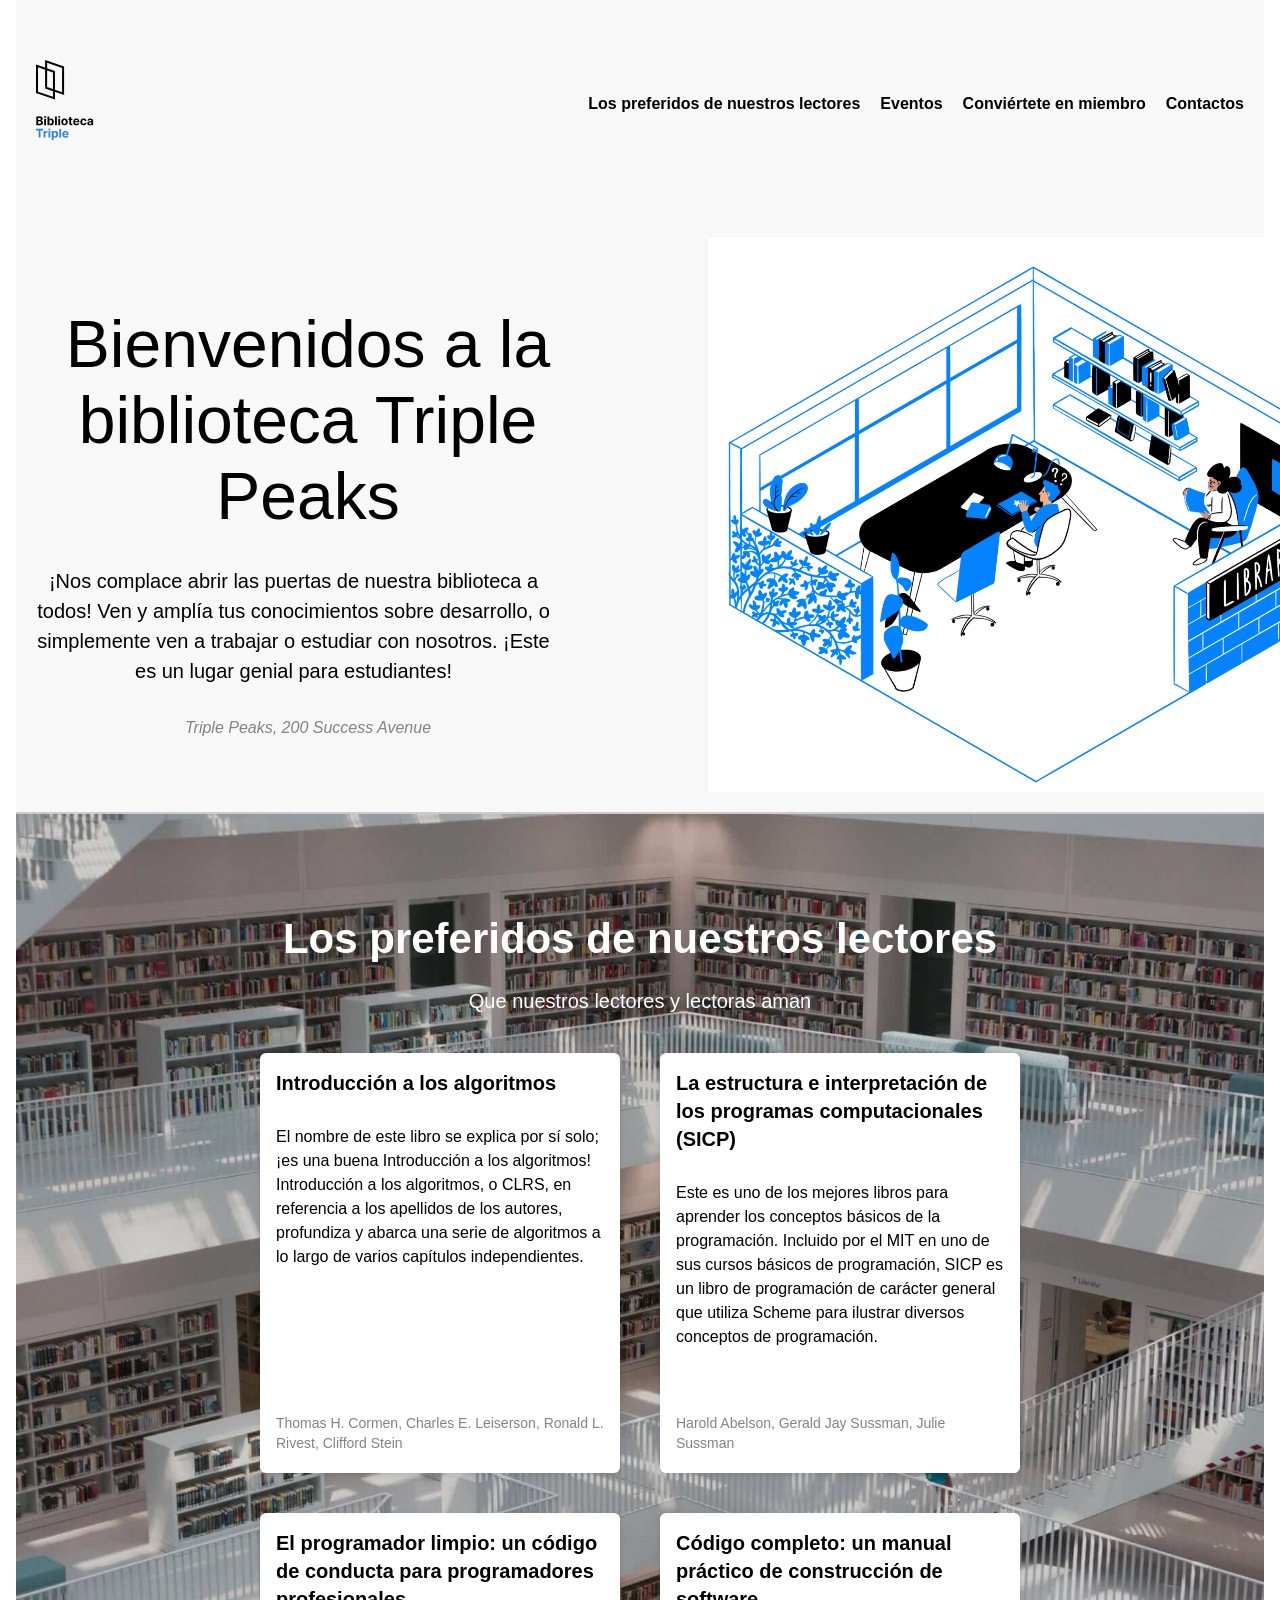
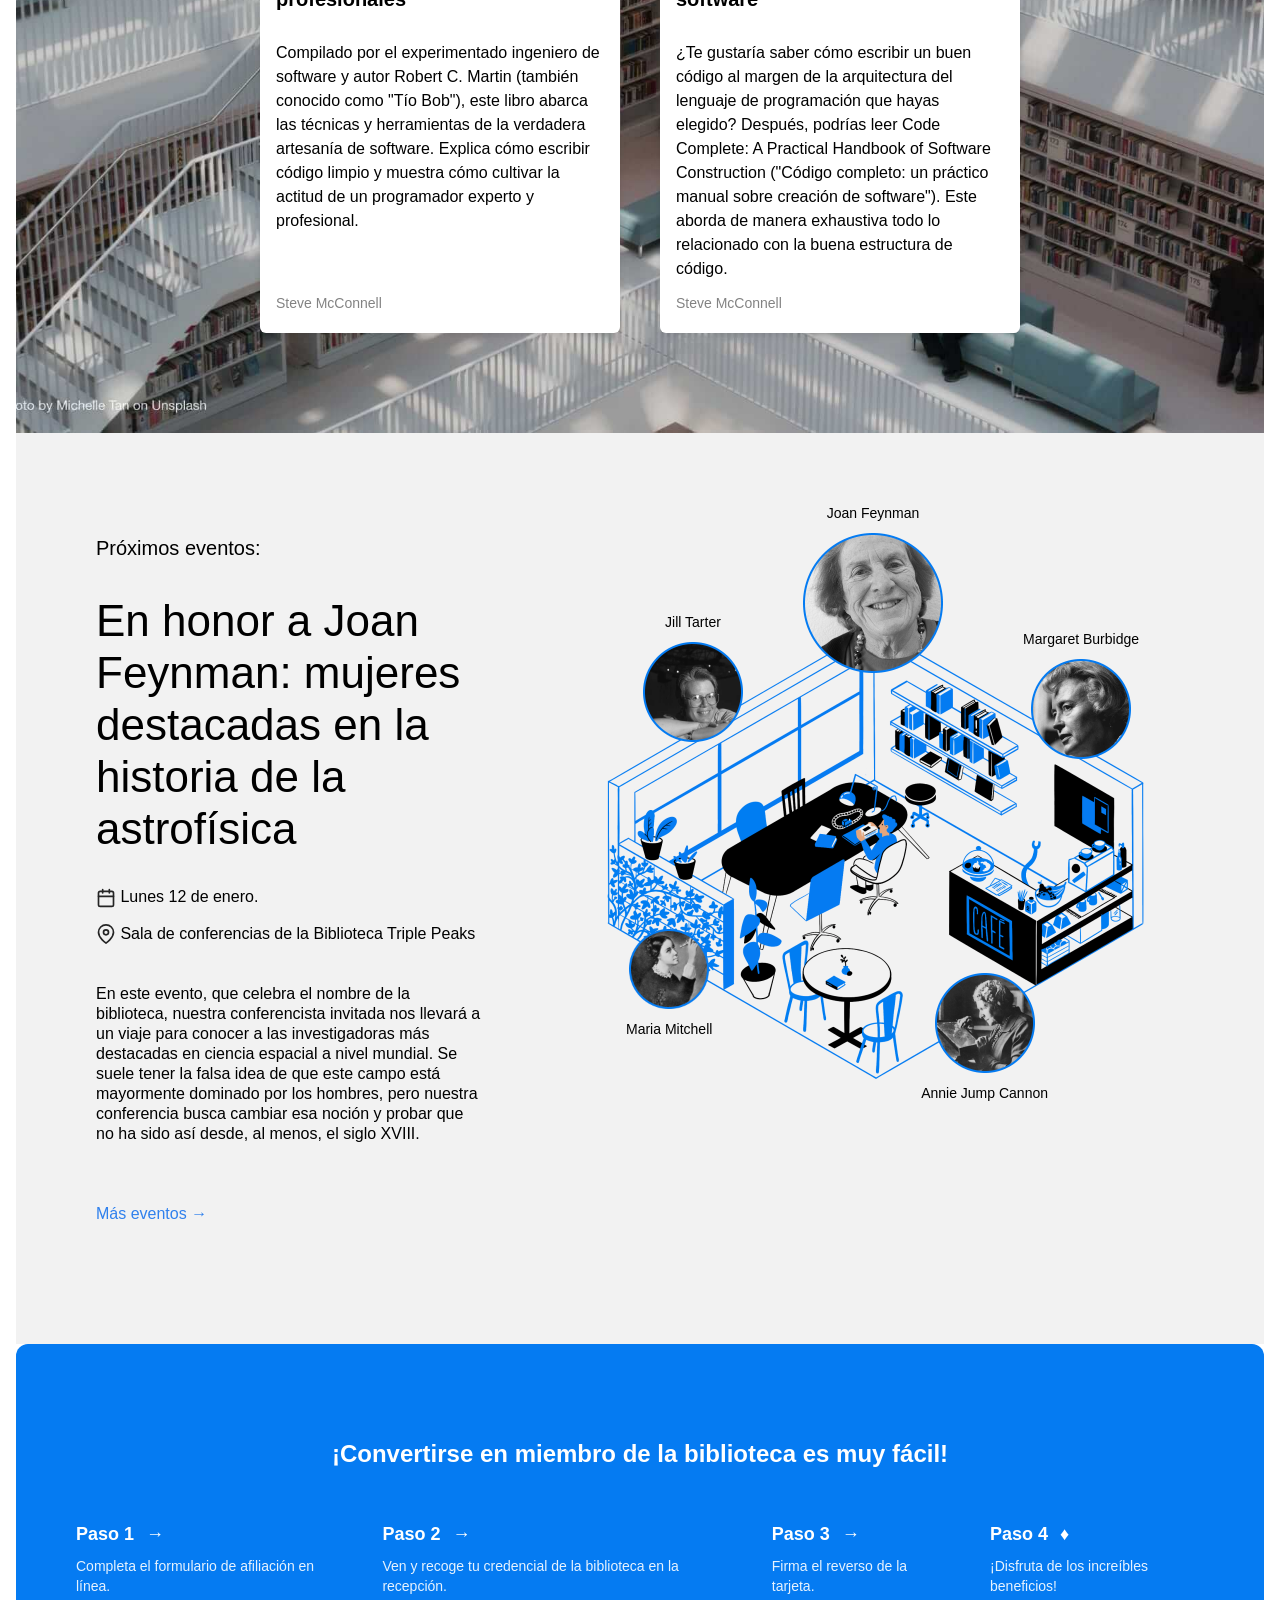
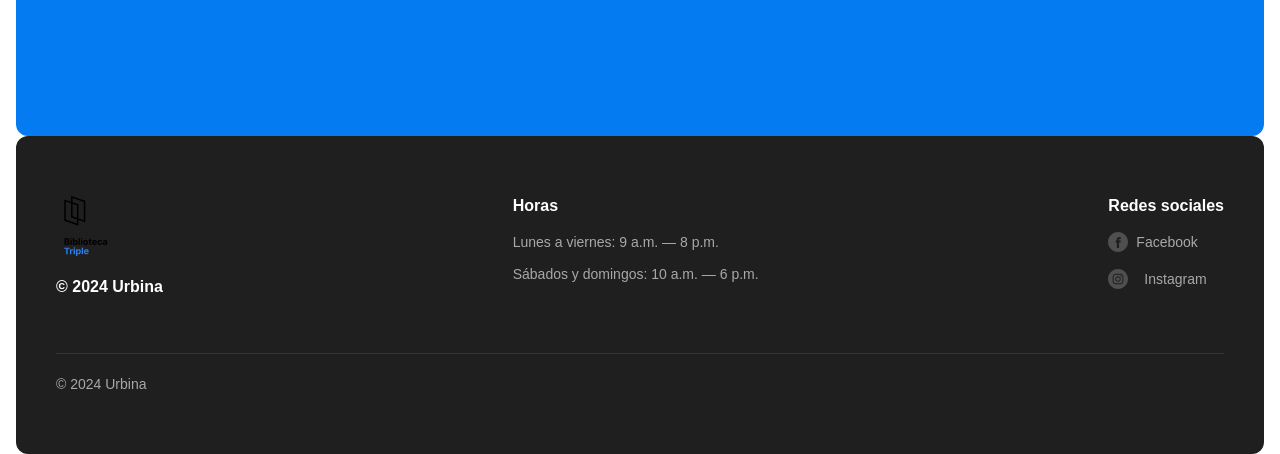
==== index.html @ 77f8d954 "Spt3/final5" ====
<!DOCTYPE html>
<html lang="es-MX">
  <head>
    <meta charset="UTF-8" />
    <title>Biblioteca Triple Peaks</title>
    <meta name="viewport" content="width=device-width, initial-scale=1.0" />
    <meta name="description" content="proyecto 2 - etapa 1" />
    <link rel="shortcut icon" href="favicon.ico" />
    <link rel="stylesheet" href="./vendor/normalize.css" />
    <link rel="stylesheet" href="./styles/style.css" />
  </head>
  <body>
    <div class="page">
      <header class="header">
        <nav class="nav">
          <nav class="nav">
            <a
              class="nav__logo"
              href="#"
              aria-label="Inicio"
              style="
                display: flex;
                flex-direction: column;
                align-items: center;
                text-decoration: none;
              "
            >
              <img
                src="images/logo.svg"
                alt="Logo"
                style="height: 80px; margin-bottom: 5px"
              />
            </a>
          </nav>
          <ul class="nav__links">
            <li>
              <a class="nav__link" href="#staff"
                >Los preferidos de nuestros lectores</a
              >
            </li>
            <li>
              <a class="nav__link" href="#events">Eventos</a>
            </li>
            <li>
              <a class="nav__link" href="#join">Conviértete en miembro</a>
            </li>
            <li>
              <a class="nav__link" href="#contact">Contactos</a>
            </li>
          </ul>
        </nav>
        <div class="header__content">
          <div class="header__text">
            <h1 class="header__title">
              Bienvenidos a la biblioteca Triple Peaks
            </h1>
            <p class="header__description">
              ¡Nos complace abrir las puertas de nuestra biblioteca a todos! Ven
              y amplía tus conocimientos sobre desarrollo, o simplemente ven a
              trabajar o estudiar con nosotros. ¡Este es un lugar genial para
              estudiantes!
            </p>
            <address class="header__address">
              Triple Peaks, 200 Success Avenue
            </address>
          </div>
          <img
            src="./images/inside_the_library.png"
            alt="Ilustración 'Dentro de la biblioteca'"
            class="header__image"
          />
        </div>
      </header>
      <main>
        <section class="staff" id="staff">
          <h2 class="staff__title">Los preferidos de nuestros lectores</h2>
          <p class="staff__subtitle">Que nuestros lectores y lectoras aman</p>
          <ul class="staff__cards">
            <li class="card">
              <div class="card__content">
                <h3 class="card__title">Introducción a los algoritmos</h3>
                <p class="card__text">
                  El nombre de este libro se explica por sí solo; ¡es una buena
                  Introducción a los algoritmos! Introducción a los algoritmos,
                  o CLRS, en referencia a los apellidos de los autores,
                  profundiza y abarca una serie de algoritmos a lo largo de
                  varios capítulos independientes.
                </p>
                <p class="card__footer">
                  Thomas H. Cormen, Charles E. Leiserson, Ronald L. Rivest,
                  Clifford Stein
                </p>
              </div>
            </li>
            <li class="card">
              <div class="card__content">
                <h3 class="card__title">
                  La estructura e interpretación de los programas
                  computacionales (SICP)
                </h3>
                <p class="card__text">
                  Este es uno de los mejores libros para aprender los conceptos
                  básicos de la programación. Incluido por el MIT en uno de sus
                  cursos básicos de programación, SICP es un libro de
                  programación de carácter general que utiliza Scheme para
                  ilustrar diversos conceptos de programación.
                </p>
                <p class="card__footer">
                  Harold Abelson, Gerald Jay Sussman, Julie Sussman
                </p>
              </div>
            </li>
            <li class="card">
              <div class="card__content">
                <h3 class="card__title">
                  El programador limpio: un código de conducta para
                  programadores profesionales
                </h3>
                <p class="card__text">
                  Compilado por el experimentado ingeniero de software y autor
                  Robert C. Martin (también conocido como "Tío Bob"), este libro
                  abarca las técnicas y herramientas de la verdadera artesanía
                  de software. Explica cómo escribir código limpio y muestra
                  cómo cultivar la actitud de un programador experto y
                  profesional.
                </p>
                <p class="card__footer">Steve McConnell</p>
              </div>
            </li>
            <li class="card">
              <div class="card__content">
                <h3 class="card__title">
                  Código completo: un manual práctico de construcción de
                  software
                </h3>
                <p class="card__text">
                  ¿Te gustaría saber cómo escribir un buen código al margen de
                  la arquitectura del lenguaje de programación que hayas
                  elegido? Después, podrías leer Code Complete: A Practical
                  Handbook of Software Construction ("Código completo: un
                  práctico manual sobre creación de software"). Este aborda de
                  manera exhaustiva todo lo relacionado con la buena estructura
                  de código.
                </p>
                <p class="card__footer">Steve McConnell</p>
              </div>
            </li>
          </ul>
        </section>
        <section class="events" id="events">
          <div class="events__content">
            <h2 class="events__heading">Próximos eventos:</h2>
            <h3 class="events__title">
              En honor a Joan Feynman: mujeres destacadas en la historia de la
              astrofísica
            </h3>
            <div class="events__info-section">
              <div class="events__info events__info-section">
                <p>
                  <img
                    src="images/icon_calendar.svg"
                    alt="icono"
                    style="width: 20px; vertical-align: middle"
                  />
                  Lunes 12 de enero.
                </p>

                <p>
                  <img
                    src="images/icon_pin.svg"
                    alt="icono"
                    style="width: 20px; vertical-align: middle"
                  />
                  Sala de conferencias de la Biblioteca Triple Peaks
                </p>
              </div>
              <p class="events__description">
                En este evento, que celebra el nombre de la biblioteca, nuestra
                conferencista invitada nos llevará a un viaje para conocer a las
                investigadoras más destacadas en ciencia espacial a nivel
                mundial. Se suele tener la falsa idea de que este campo está
                mayormente dominado por los hombres, pero nuestra conferencia
                busca cambiar esa noción y probar que no ha sido así desde, al
                menos, el siglo XVIII.
              </p>
            </div>
            <a href="#" class="events__more">Más eventos →</a>
          </div>
          <div class="events__cover">
            <img
              src="./images/cafe.png"
              alt="Café de la biblioteca"
              class="events__image"
            />
            <div class="person person_name_feynman">
              <p class="person__caption">Joan Feynman</p>
              <img
                src="./images/person_feynman.png"
                alt="Joan Feynman"
                class="person__image person__image_size_l"
              />
            </div>

            <div class="person person_name_tarter">
              <p class="person__caption">Jill Tarter</p>
              <img
                src="./images/person_tarter.png"
                alt="Jill Tarter"
                class="person__image person__image_size_m"
              />
            </div>
            <div class="person person_name_mitchell">
              <img
                src="./images/person_mitchell.png"
                alt="Maria Mitchell"
                class="person__image person__image_size_s"
              />
              <p class="person__caption">Maria Mitchell</p>
            </div>
            <div class="person person_name_cannon">
              <img
                src="./images/person_cannon.png"
                alt="Annie Jump Cannon"
                class="person__image person__image_size_m"
              />
              <p class="person__caption">Annie Jump Cannon</p>
            </div>
            <div class="person person_name_burbidge">
              <p class="person__caption">Margaret Burbidge</p>
              <img
                src="./images/person_burbidge.png"
                alt="Margaret Burbidge"
                class="person__image person__image_size_m"
              />
            </div>
          </div>
        </section>
        <section class="membership" id="membership-section">
          <h2 class="membership__title">
            ¡Convertirse en miembro de la biblioteca es muy fácil!
          </h2>

          <ul class="membership__steps">
            <li class="step" id="membership-step-1">
              <h3 class="step__title">
                Paso 1 <span class="step__icon">→</span>
              </h3>
              <p class="step__description">
                Completa el formulario de afiliación en línea.
              </p>
            </li>

            <li class="step" id="membership-step-2">
              <h3 class="step__title">
                Paso 2 <span class="step__icon">→</span>
              </h3>
              <p class="step__description">
                Ven y recoge tu credencial de la biblioteca en la recepción.
              </p>
            </li>

            <li class="step" id="membership-step-3">
              <h3 class="step__title">
                Paso 3 <span class="step__icon">→</span>
              </h3>
              <p class="step__description">Firma el reverso de la tarjeta.</p>
            </li>

            <li class="step" id="membership-step-4">
              <h3 class="step__title">
                Paso 4 <span class="step__icon">♦</span>
              </h3>
              <p class="step__description">
                ¡Disfruta de los increíbles beneficios!
              </p>
            </li>
          </ul>
        </section>
      </main>
      <footer class="footer">
        <div class="footer__columns">
          <div class="footer__column footer__column_content_hours">
            <img
              src="./images/logo.svg"
              alt="Logo Triple Peaks"
              class="footer__logo"
            />
            <p class="footer__column-heading">© 2024 Urbina</p>
          </div>

          <div class="footer__column footer__column_content_hours">
            <h3 class="footer__column-heading">Horas</h3>
            <ul class="footer__list">
              <li class="footer__list-item">
                <p>Lunes a viernes: 9 a.m. — 8 p.m.</p>
              </li>
              <li class="footer__list-item">
                <p>Sábados y domingos: 10 a.m. — 6 p.m.</p>
              </li>
            </ul>
          </div>

          <div class="footer__column footer__column_content_social">
            <h3 class="footer__column-heading">Redes sociales</h3>
            <ul class="footer__list">
              <li class="footer__list-item">
                <a href="#" class="footer__column-link">
                  <img
                    src="./images/facebook_white.svg"
                    alt="Facebook"
                    class="footer__social-icon"
                    width="20"
                    height="20"
                  />
                  Facebook
                </a>
              </li>
              <li class="footer__list-item">
                <a href="#" class="footer__column-link">
                  <img
                    src="./images/instagram_white.svg"
                    alt="Instagram"
                    class="footer__social-icon_type_instagram"
                    style="width: 20px; height: 20px; margin-right: 8px"
                  />
                  Instagram
                </a>
              </li>
            </ul>
          </div>
        </div>

        <p class="footer__copyright">© 2024 Urbina</p>
      </footer>
    </div>
  </body>
</html>
---- styles/style.css ----
.header {
  background-color: #f8f8f8;
  padding: 20px;
  text-align: center;
  font-family: Arial, sans-serif;
  border-bottom: 2px solid #ccc;
}

.page {
  max-width: 1600px;
  margin: 0 auto;
  background-color: #ffffff;
  color: #000000;
  font-family: Arial, sans-serif;
  font-size: 16px;
  line-height: 20px;
  padding: 0 16px;
  box-sizing: border-box;
  min-width: 1100px;
}
.nav {
  display: flex;
  justify-content: space-between;
  align-items: center;
  flex-wrap: wrap;
  padding: 20px 0;
  row-gap: 20px;
  column-gap: 20px;
}

.nav__links {
  display: flex;
  list-style: none;
  padding: 0;
  margin: 0;
  flex-wrap: wrap;
  row-gap: 20px;
  column-gap: 20px;
  margin-top: 8px;
}

.nav__logo {
  color: #000000;
  text-decoration: none;
  font-weight: bold;
  width: 58px;
  height: 80px;
}
.nav__link {
  color: #000000;
  text-decoration: none;
  font-weight: bold;
}
.header__content {
  display: flex;
  flex-direction: row;
  justify-content: space-between;
  align-items: flex-start;
  gap: 128px;
  margin: 58px auto 0;
  max-width: 1600px;
}
.header__text {
  max-width: 580px;
  flex: 0 0 auto;
}
.header__image {
  max-width: 636px;
  object-fit: cover;
}
.header__title {
  max-width: 544px;
  font-size: 66px;
  line-height: 76px;
  font-weight: 500;
  margin: 68px 0 32px;
}
.header__description {
  margin: 0;
  max-width: 515px;
  font-size: 20px;
  line-height: 30px;
  margin-top: 32px;
  margin-bottom: 32px;
}
.section__title {
  margin: 0 0 40px;
  font-size: 36px;
  text-align: center;
}
.staff__cards {
  max-width: 760px;
  margin: 0 auto;
  margin-top: 40px;
  display: flex;
  flex-wrap: wrap;
  justify-content: center;
  align-items: center;
  gap: 40px;
  padding: 0;
  list-style-type: none;
}

.card {
  width: 360px;
  height: 420px;
  padding: 16px 16px 20px 16px;
  display: flex;
  flex-direction: column;
  box-sizing: border-box;
  background-color: #fff;
  border-radius: 6px;
  box-shadow: 0 2px 6px rgba(0, 0, 0, 0.1);
}

.card__content {
  height: 100%;
  display: flex;
  flex-direction: column;
}

.card__title {
  margin: 0 0 8px 0; /* según brief */
  font-size: 20px;
  line-height: 28px; /* según brief */
  font-weight: 700;
}

.card__text {
  margin: 20px 0 12px 0; /* margin-bottom según brief */
  font-size: 16px;
  line-height: 24px; /* según brief */
}

.card__footer {
  margin-top: auto;
  margin-bottom: 0;
  margin-left: 0;
  margin-right: 0;
  font-size: 14px;
  color: #838383;
  line-height: 20px;
}

.header__footer {
  margin-top: auto;
  width: 100%;
  display: flex;
  align-items: center;
  justify-content: flex-end;
  box-sizing: border-box;
}

.header__link {
  color: #2f80ed;
  text-decoration: none;
}

.header__address {
  margin: 0;
  color: #838383;
}

.staff {
  padding: 100px 20px;
  background-image: url("../images/staff_picks_background.jpg");
  background-position: center;
  background-size: cover;
  background-repeat: no-repeat;
  background-color: #f2f2f2;
}

.staff__title {
  text-align: center;
  color: #fff;
  margin: 0 0 24px;
  font-size: 42px;
  line-height: 1.2;
  font-weight: 700;
}

.staff__subtitle {
  text-align: center;
  color: #fff;
  margin: 8px 0 0;
  font-size: 20px;
  line-height: 24px;
}

.events {
  padding: 100px 0 120px 80px;
  display: flex;
  align-items: start;
  justify-content: space-between;
  box-sizing: border-box;
  background-color: #f2f2f2;
}

.events__content {
  flex-basis: 580px;
}
.events__heading {
  font-size: 20px;
  font-weight: 500;
  line-height: 30px;
  margin: 0;
}
.events__title {
  font-size: 44px;
  font-weight: 500;
  line-height: 52px;
  margin: 32px 0 0;
}
.events__info-section {
  margin-top: 32px;
  margin-bottom: 32px;
}

.events__info-item {
  display: flex;
  align-items: center;
  margin-bottom: 4px;
  font-weight: 500;
}
.events__info-icon {
  background-repeat: no-repeat;
  background-position: center;
  margin-right: 12px;
  width: 24px;
  height: 24px;
}
.events__info__text {
  font-size: 20px;
  font-weight: 500;
  line-height: 30px;
  margin: 0;
}
.events__description {
  margin: 40px 0 60px;
}
.events__more {
  color: #2f80ed;
  text-decoration: none;
}

.event-info__item {
  display: flex;
  align-items: center;
  gap: 10px;
  margin-bottom: 16px;
}

.event-info__icon {
  font-size: 24px;
  display: flex;
  align-items: center;
  justify-content: center;
}

.event-info__text {
  font-size: 16px;
  line-height: 24px;
  margin: 0;
}

.events__cover {
  flex-grow: 1;
  flex-shrink: 0;
  flex-basis: 780px;
  max-width: 780px;
  position: relative;
}

.events__image {
  max-width: 100%;
}

.person {
  position: absolute;
  display: flex;
  align-items: center;
  flex-direction: column;
  gap: 10px;
}

.person__image {
  max-width: 100%;
}

.person__image_size_l {
  width: 140px;
}

.person__image_size_m {
  width: 100px;
}

.person__image_size_s {
  width: 80px;
}

.person__caption {
  text-align: center;
  font-size: 14px;
  margin: 0;
}

.person_name_feynman {
  position: absolute;
  top: -30px;
  left: 319px;
  z-index: 1;
}

.person_name_tarter {
  position: absolute;
  top: 79px;
  left: 159px;
  z-index: 1;
}

.person_name_mitchell {
  position: absolute;
  bottom: 82px;
  left: 142px;
  z-index: 1;
}

.person_name_cannon {
  position: absolute;
  bottom: 18px;
  right: 216px;
  z-index: 1;
}

.person_name_burbidge {
  position: absolute;
  top: 96px;
  right: 125px;
  z-index: 1;
}

@media screen and (max-width: 768px) {
  .header__content {
    flex-direction: column;
    align-items: center;
    text-align: center;
  }

  .header__title {
    margin-bottom: 20px;
  }

  .nav {
    justify-content: center;
  }

  .nav__links {
    justify-content: center;
  }

  .section__title {
    font-size: 32px;
  }
}

@media screen and (max-width: 480px) {
  .page {
    padding: 0 12px;
  }

  .nav__links {
    flex-direction: column;
    align-items: center;
    row-gap: 15px;
  }

  .header__content {
    margin-top: 30px;
  }

  .header__description {
    margin-top: 20px;
    font-size: 16px;
  }
}

.membership {
  padding: 100px 60px 140px; /* más espacio lateral para centrar el contenido */
  background-color: #057bf2;
  color: #ffffff;
  border-radius: 12px; /* opcional, si quieres las esquinas redondeadas como en la referencia */
  box-sizing: border-box;
}

.membership__title {
  margin: 0 auto 56px;
  text-align: center;
}

/* distribuir las tarjetas a lo ancho y separarlas uniformemente */
.membership__steps {
  display: flex;
  justify-content: space-around; /* espacio uniforme sin parecer tarjetas */
  align-items: flex-start;
  gap: 48px;
  max-width: 1200px;
  margin: 0 auto;
  padding: 0;
  list-style: none;
  box-sizing: border-box;
}

/* mantener ancho fijo por tarjeta para que queden alineadas */
.step {
  background: transparent; /* sin fondo blanco */
  color: #ffffff; /* texto en blanco sobre el fondo azul */
  border-radius: 0; /* sin esquinas redondeadas */
  box-shadow: none; /* sin sombra */
  padding: 0; /* sin padding tipo tarjeta */
  box-sizing: border-box;
  display: flex;
  flex-direction: column;
  gap: 8px;
  flex: 0 1 auto; /* tamaño basado en contenido */
  min-height: auto;
  text-align: left;
}

.step__title {
  margin: 0;
  font-size: 18px;
  line-height: 28px;
  font-weight: 700;
  color: #ffffff;
  display: flex;
  align-items: center;
  gap: 12px;
}

.step__icon {
  color: #ffffff;
  font-size: 18px;
}

.step__description {
  margin: 0;
  font-size: 14px;
  line-height: 20px;
  color: rgba(255, 255, 255, 0.9);
}

/* responsive: apilar y centrar en pantallas pequeñas */
@media (max-width: 768px) {
  .membership__steps {
    flex-direction: column;
    align-items: center;
    gap: 20px;
  }
  .step {
    text-align: center;
    width: 100%;
    max-width: 640px;
  }
}
.footer {
  background-color: #1f1f1f;
  color: #ffffff;
  padding: 60px 40px;
  box-sizing: border-box;
  border-radius: 12px;
}

.footer__columns {
  display: flex;
  justify-content: space-between;
  align-items: flex-start;
  max-width: 1600px;
  margin: 0 auto 40px;
  gap: 80px;
}

.footer__column_content_hours {
  flex: 0 0 auto;
}

.footer__column_content_social {
  flex: 0 0 auto;
}

.footer__logo {
  width: 60px;
  height: 60px;
  margin-bottom: 16px;
}

.footer__column-heading {
  margin: 0 0 16px;
  font-size: 16px;
  font-weight: 700;
  color: #ffffff;
}

.footer__list {
  list-style-type: none;
  padding: 0;
  margin: 0;
}

.footer__list-item {
  margin-bottom: 12px;
  font-size: 14px;
  line-height: 20px;
  color: #a8a8a8;
}

.footer__list-item p {
  margin: 0;
}

.footer__column-link {
  display: inline-flex;
  align-items: center;
  gap: 8px;
  color: #a8a8a8;
  text-decoration: none;
}

.footer__social-icon {
  width: 20px;
  height: 20px;
  display: block;
  object-fit: contain;
}

/* Modificadores BEM para cada red social (si necesitas estilos específicos) */
.footer__social-icon--facebook {
   background-image: url("../images/facebook_white.svg");
   /* estilos específicos facebook si aplica */
}
.footer__social-icon--instagram {
   background-image: url("../images/instagram_white.svg");
   /* estilos específicos instagram si aplica */
}

.footer__copyright {
  text-align: left;
  font-size: 14px;
  color: #a8a8a8;
  margin: 0;
  padding-top: 20px;
  border-top: 1px solid #333333;
}

.footer__icon {
  display: inline-block;
  width: 20px;
  height: 20px;
  background-repeat: no-repeat;
  background-position: center;
  background-size: contain;
  vertical-align: middle;
  margin-right: 8px;
}



/* Responsivo */
@media (max-width: 768px) {
  .footer__columns {
    flex-direction: column;
    gap: 32px;
  }

  .footer {
    padding: 40px 20px;
  }

  .footer__copyright {
    text-align: center;
  }
}
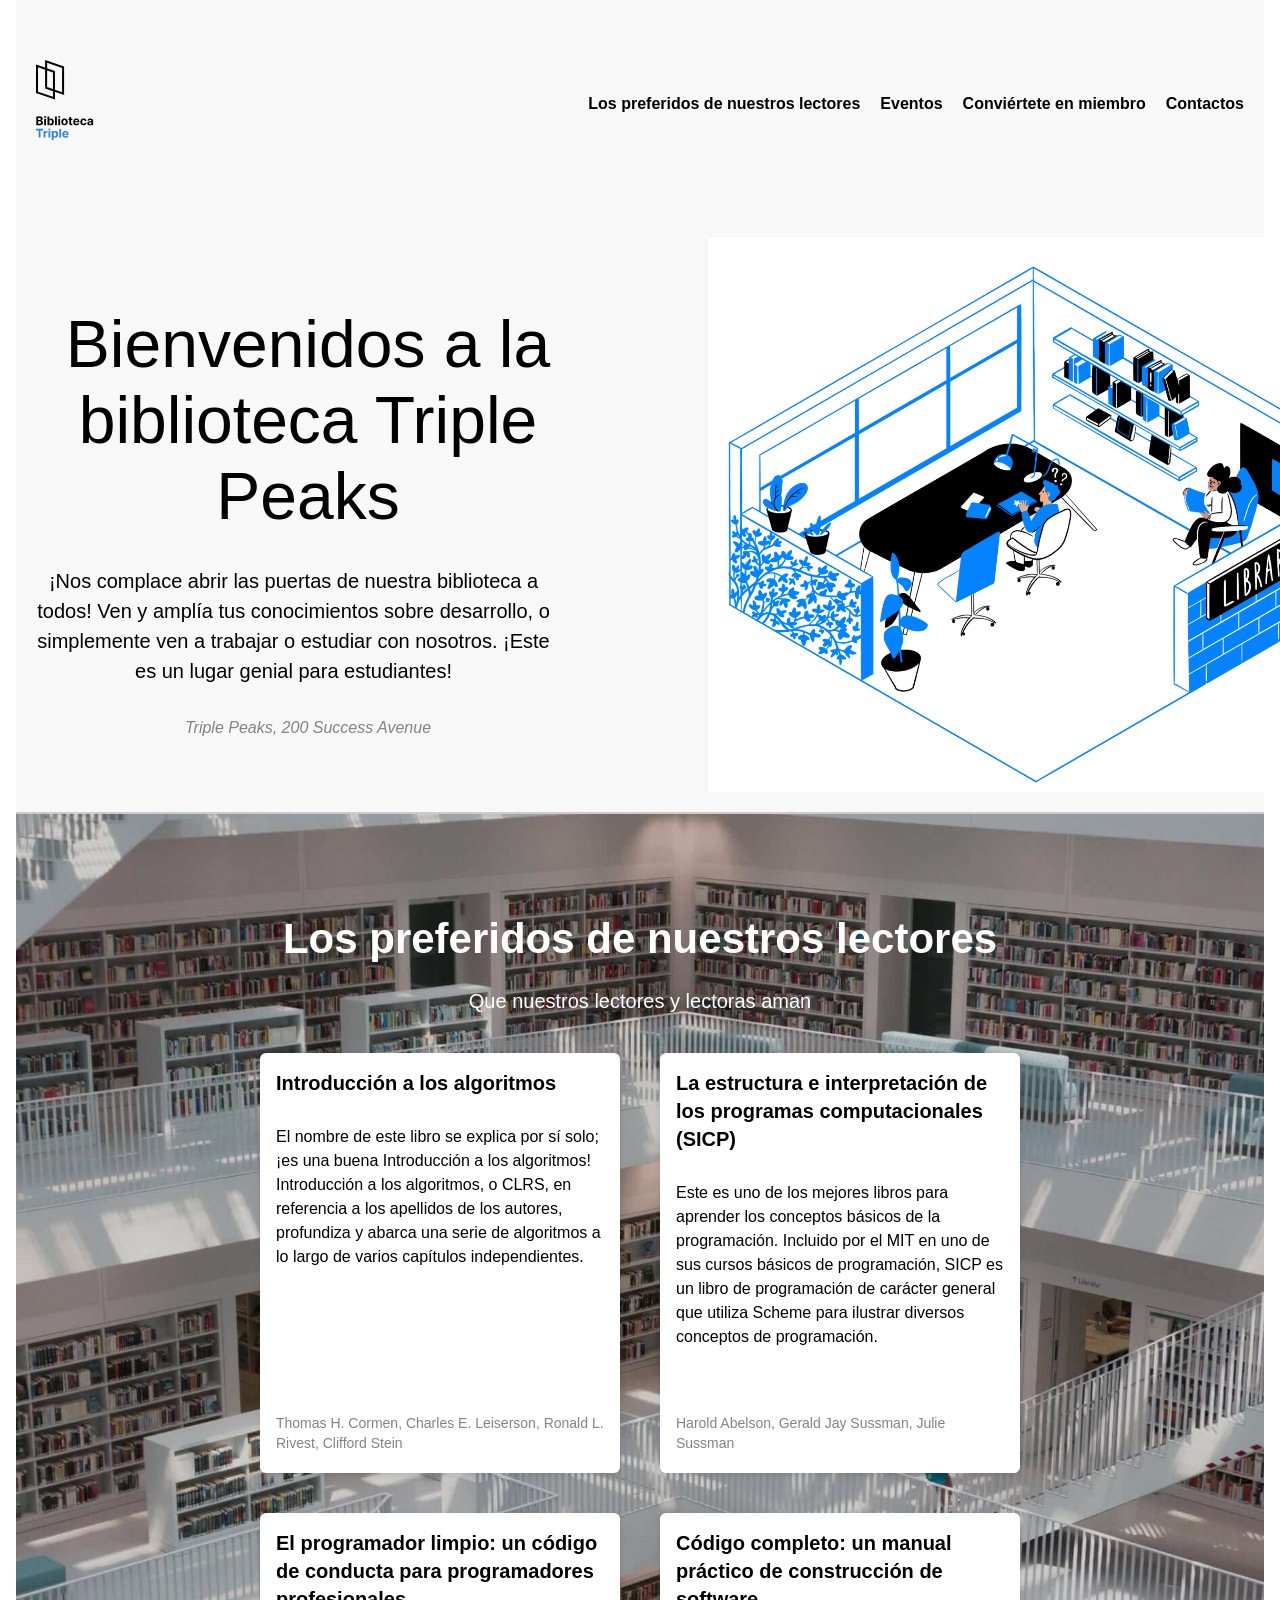
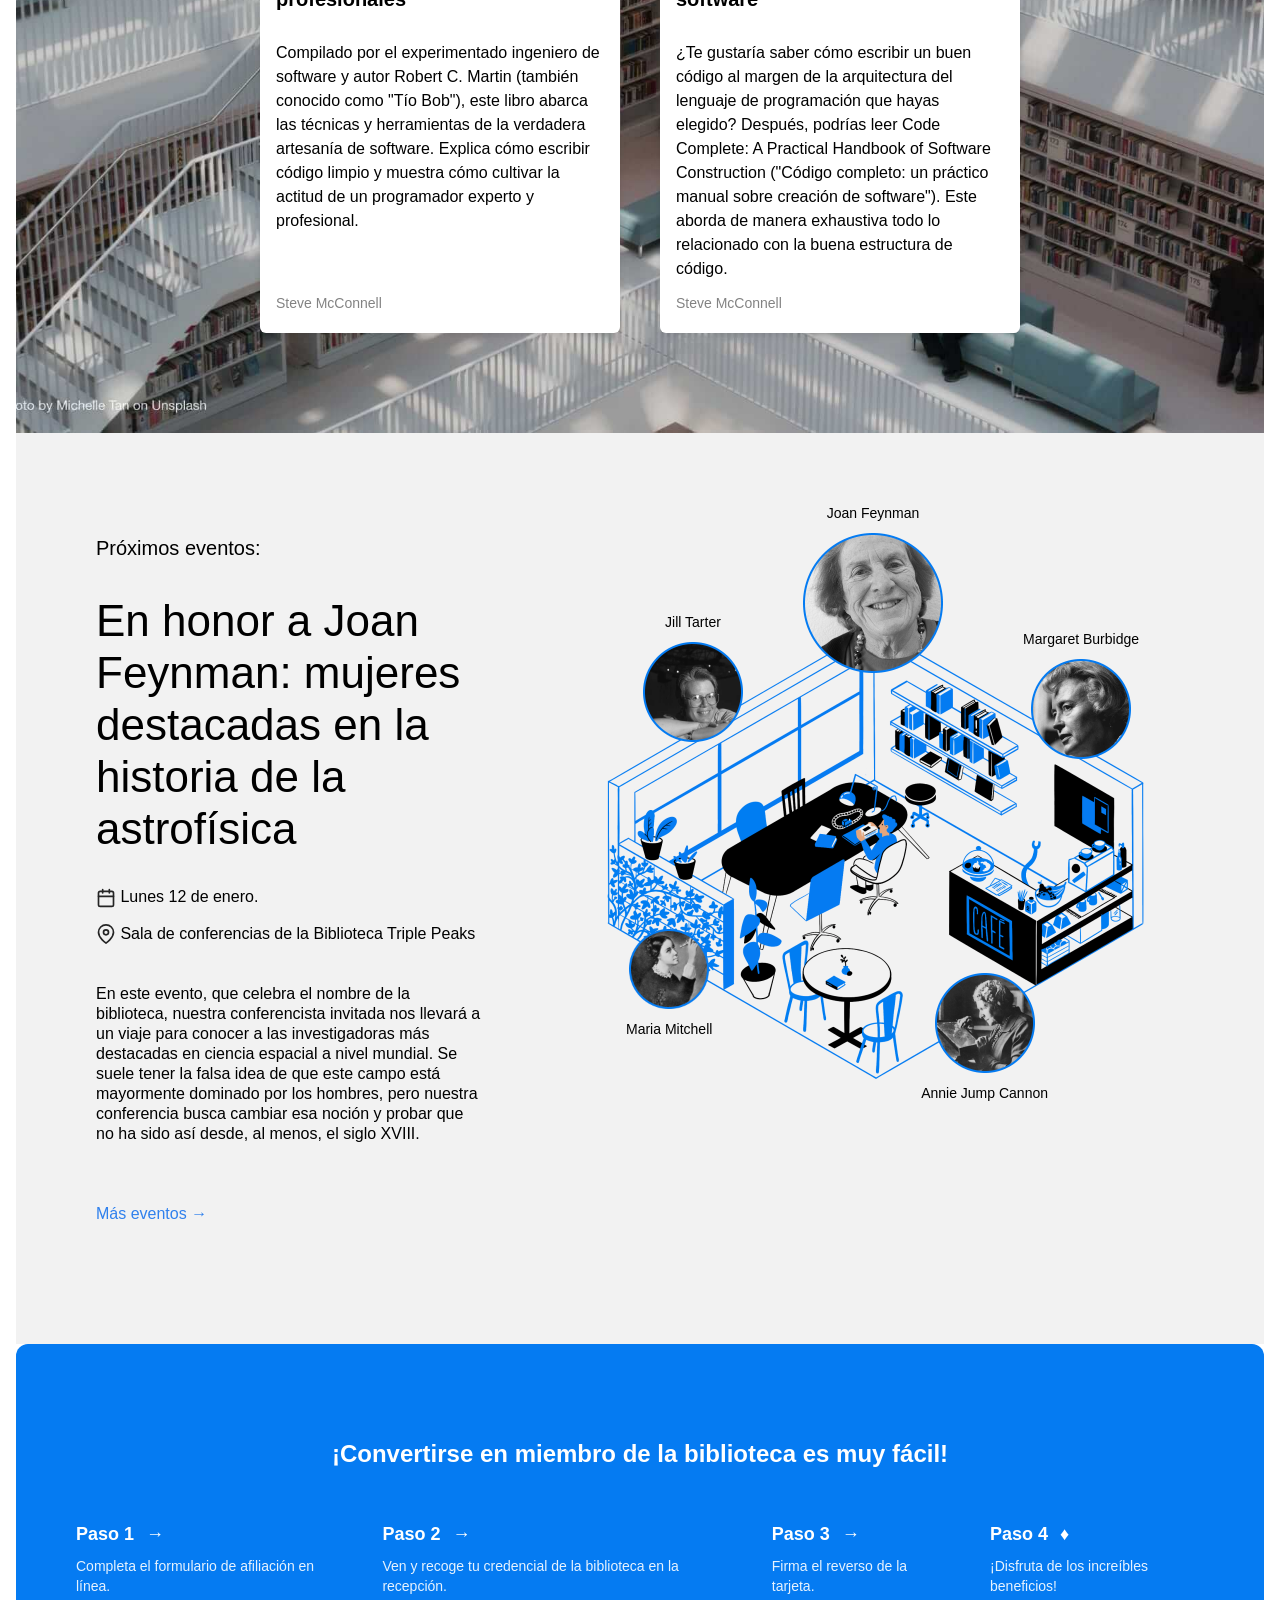
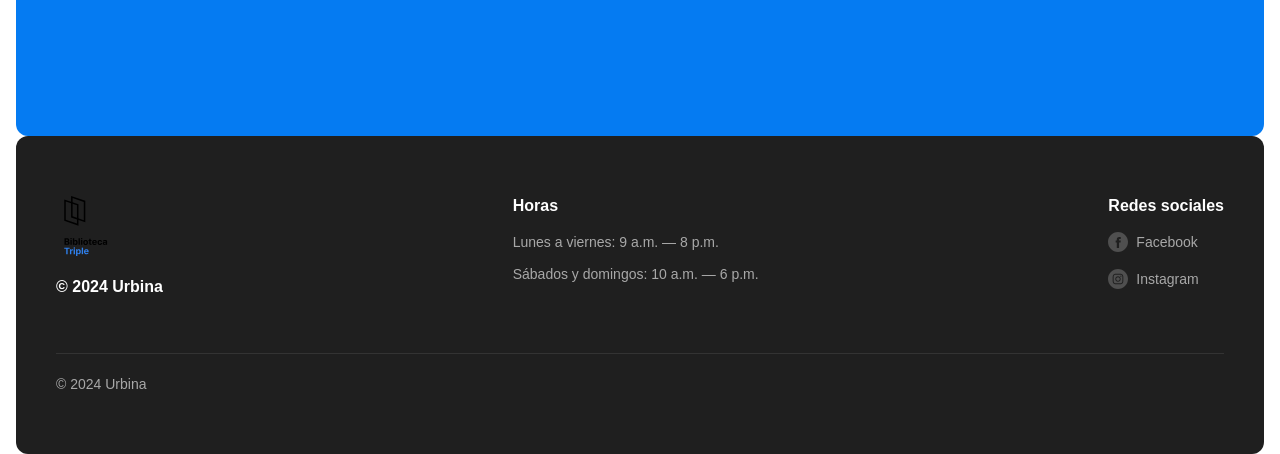
==== commit d95cf2d4: "Spt3/final6" ====
--- a/index.html
+++ b/index.html
@@ -320,8 +320,9 @@
                   <img
                     src="./images/instagram_white.svg"
                     alt="Instagram"
-                    class="footer__social-icon_type_instagram"
-                    style="width: 20px; height: 20px; margin-right: 8px"
+                    class="footer__social-icon"
+                    width="20"
+                    height="20"
                   />
                   Instagram
                 </a>
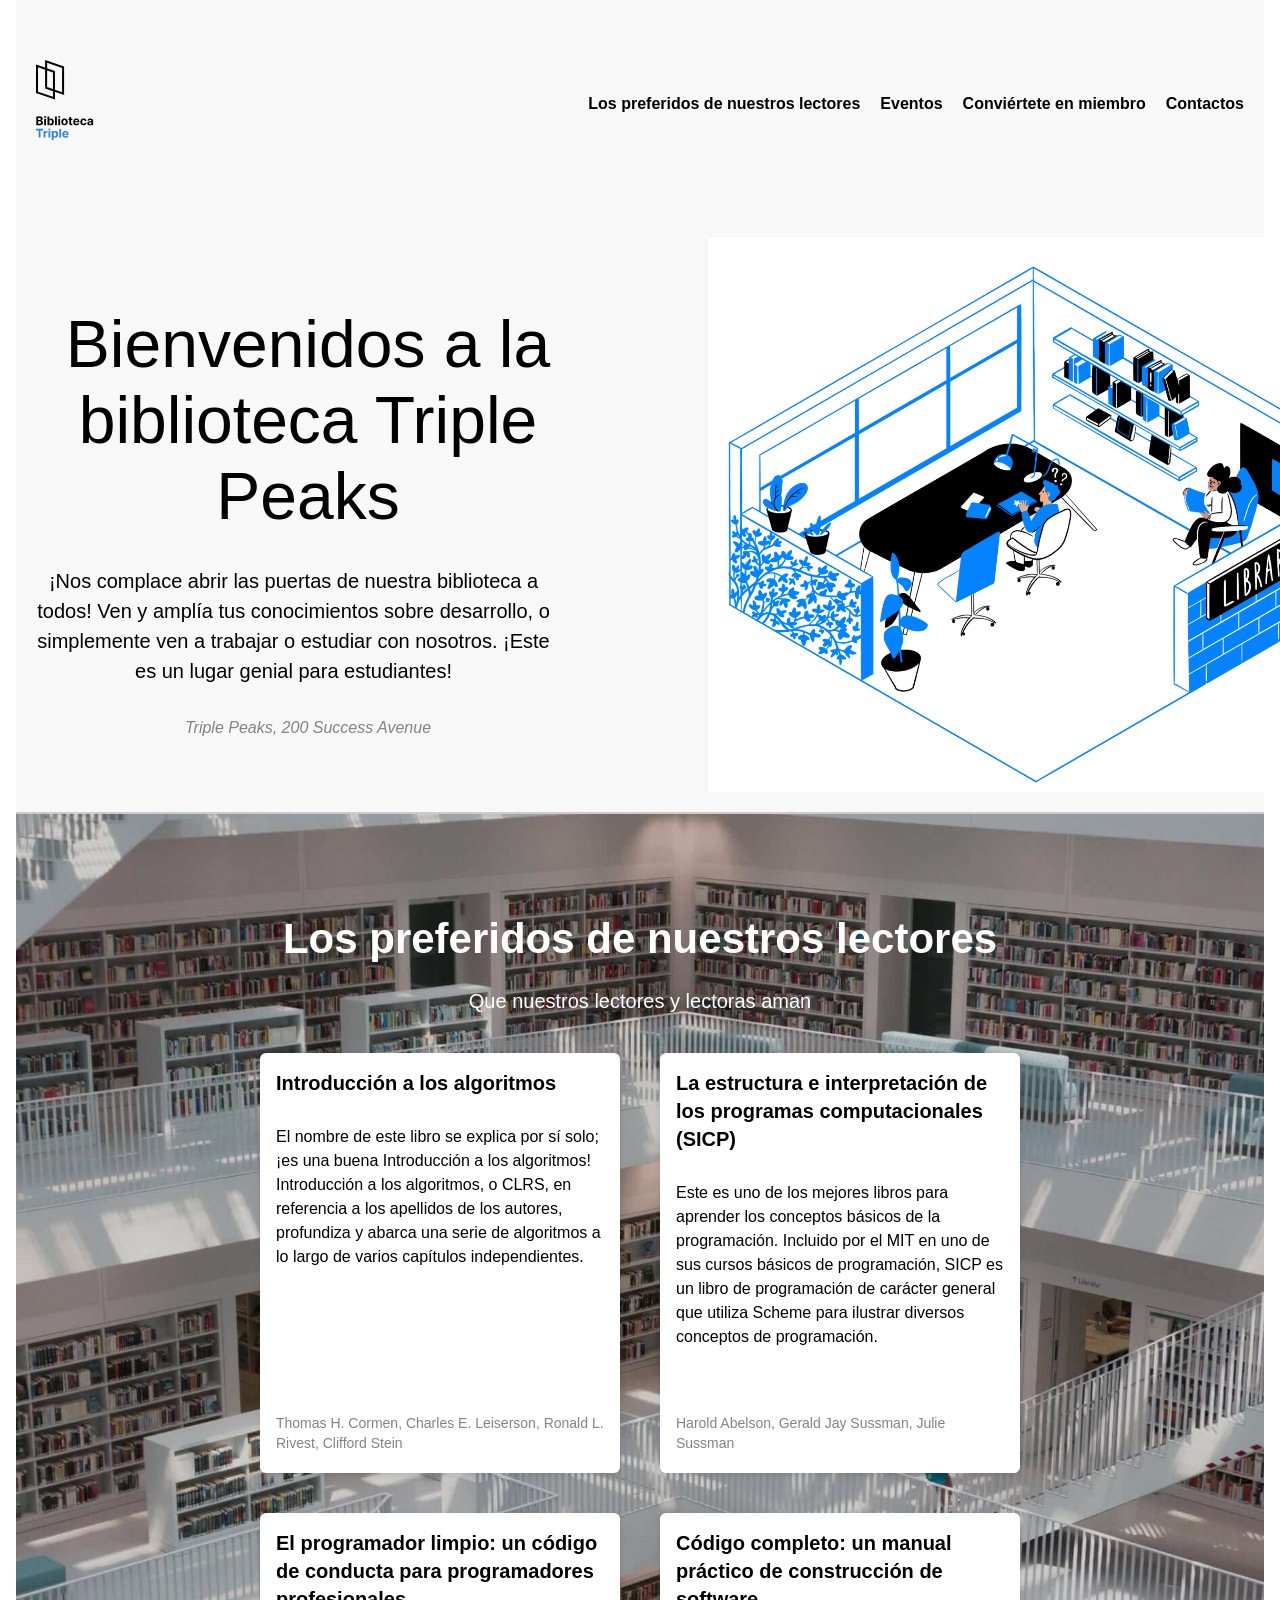
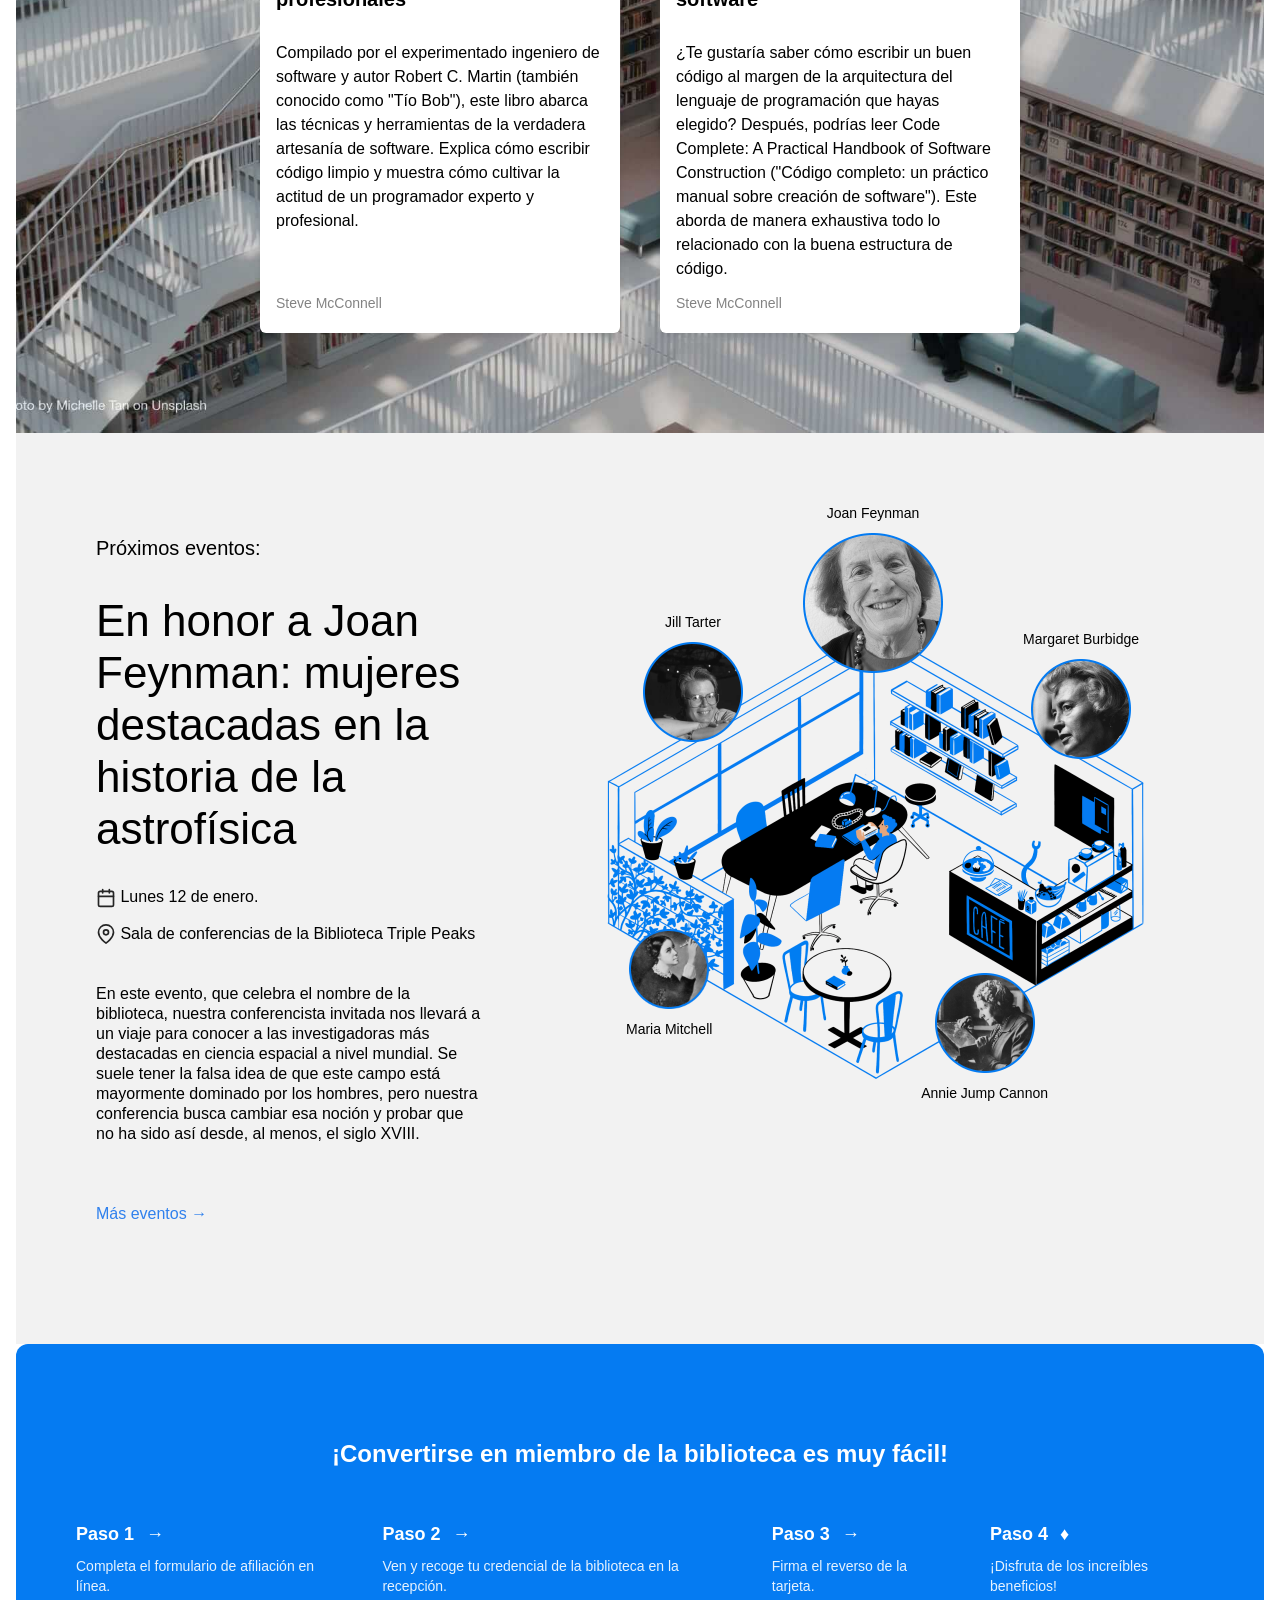
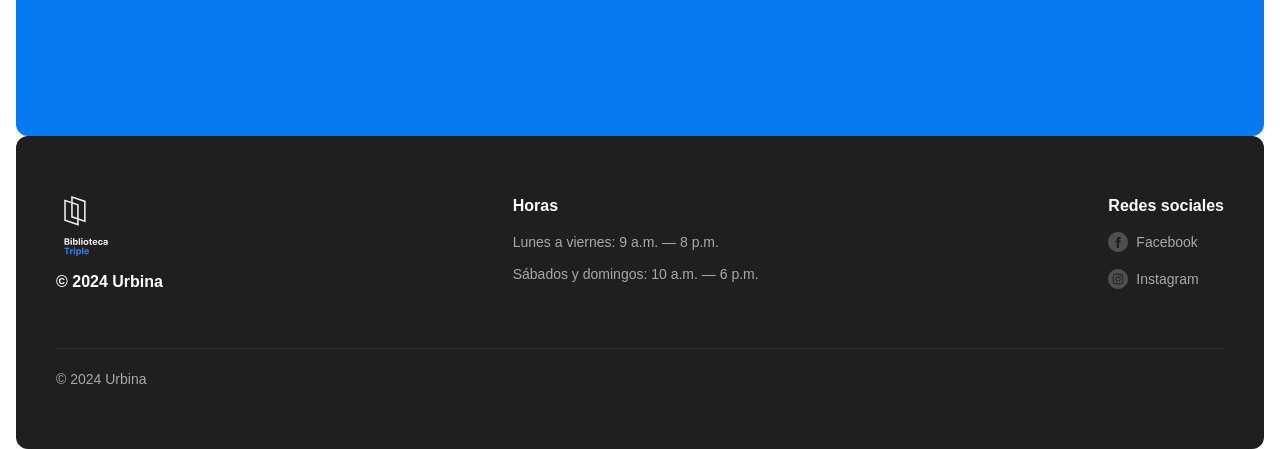
==== commit cfa32091: "Spt3/final11" ====
--- a/index.html
+++ b/index.html
@@ -42,10 +42,11 @@
               <a class="nav__link" href="#events">Eventos</a>
             </li>
             <li>
-              <a class="nav__link" href="#join">Conviértete en miembro</a>
+              <a class="nav__link" href="#membership"
+                >Conviértete en miembro</a>
             </li>
             <li>
-              <a class="nav__link" href="#contact">Contactos</a>
+              <a class="nav__link" href="#footer">Contactos</a>
             </li>
           </ul>
         </nav>
@@ -235,7 +236,7 @@
             </div>
           </div>
         </section>
-        <section class="membership" id="membership-section">
+        <section class="membership" id="membership">
           <h2 class="membership__title">
             ¡Convertirse en miembro de la biblioteca es muy fácil!
           </h2>
@@ -277,11 +278,11 @@
           </ul>
         </section>
       </main>
-      <footer class="footer">
+      <footer class="footer" id="footer">
         <div class="footer__columns">
           <div class="footer__column footer__column_content_hours">
             <img
-              src="./images/logo.svg"
+              src="./images/logo_white.svg"
               alt="Logo Triple Peaks"
               class="footer__logo"
             />
--- a/styles/style.css
+++ b/styles/style.css
@@ -425,6 +425,7 @@
   flex: 0 1 auto; /* tamaño basado en contenido */
   min-height: auto;
   text-align: left;
+
 }
 
 .step__title {
@@ -473,15 +474,22 @@
 
 .footer__columns {
   display: flex;
-  justify-content: space-between;
+  justify-content:space-between;
   align-items: flex-start;
   max-width: 1600px;
   margin: 0 auto 40px;
-  gap: 80px;
-}
-
+  gap: 0px;
+}
+.footer__column_content_logo {
+  order: 0;
+  flex: 0 0 auto;
+  text-align: left;
+}
 .footer__column_content_hours {
-  flex: 0 0 auto;
+  display: flex;
+  flex-direction: column;
+  align-items: flex-start;
+  text-align: left;
 }
 
 .footer__column_content_social {
@@ -492,6 +500,8 @@
   width: 60px;
   height: 60px;
   margin-bottom: 16px;
+  display: block;
+  
 }
 
 .footer__column-heading {
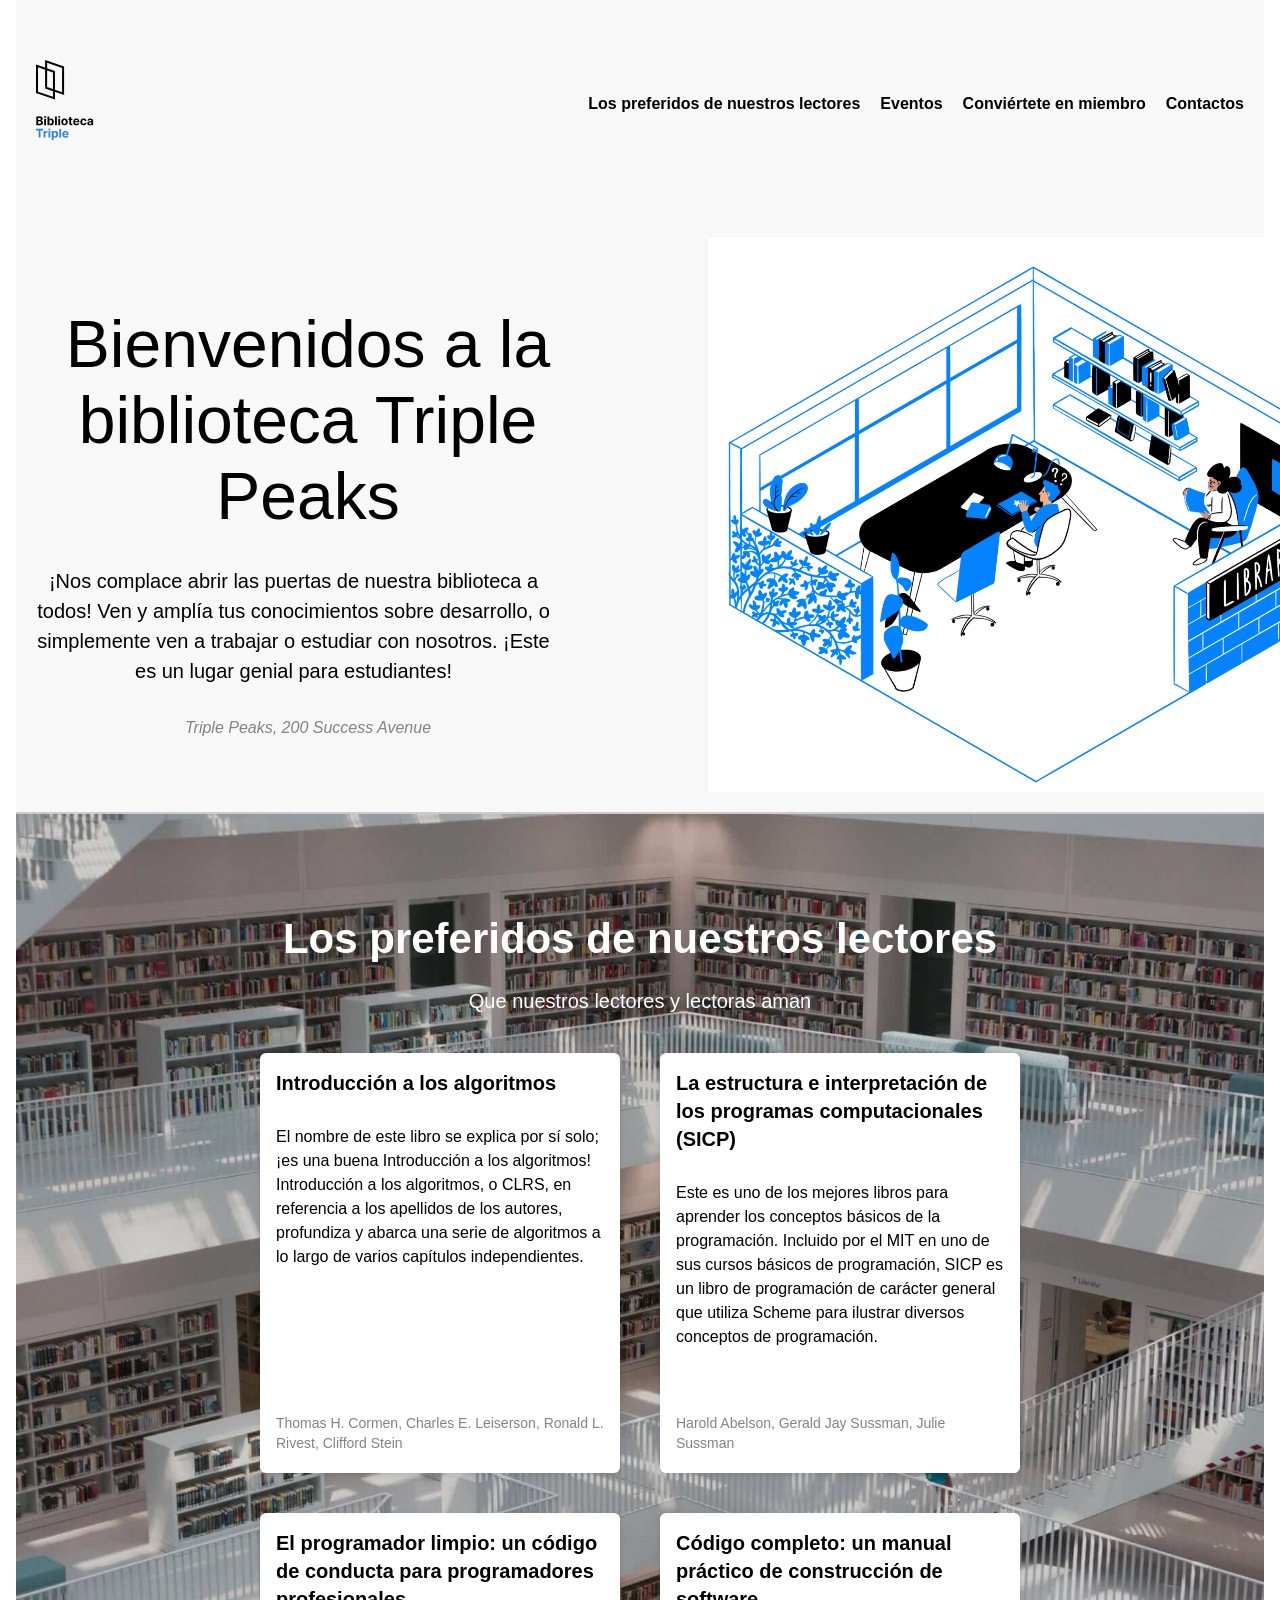
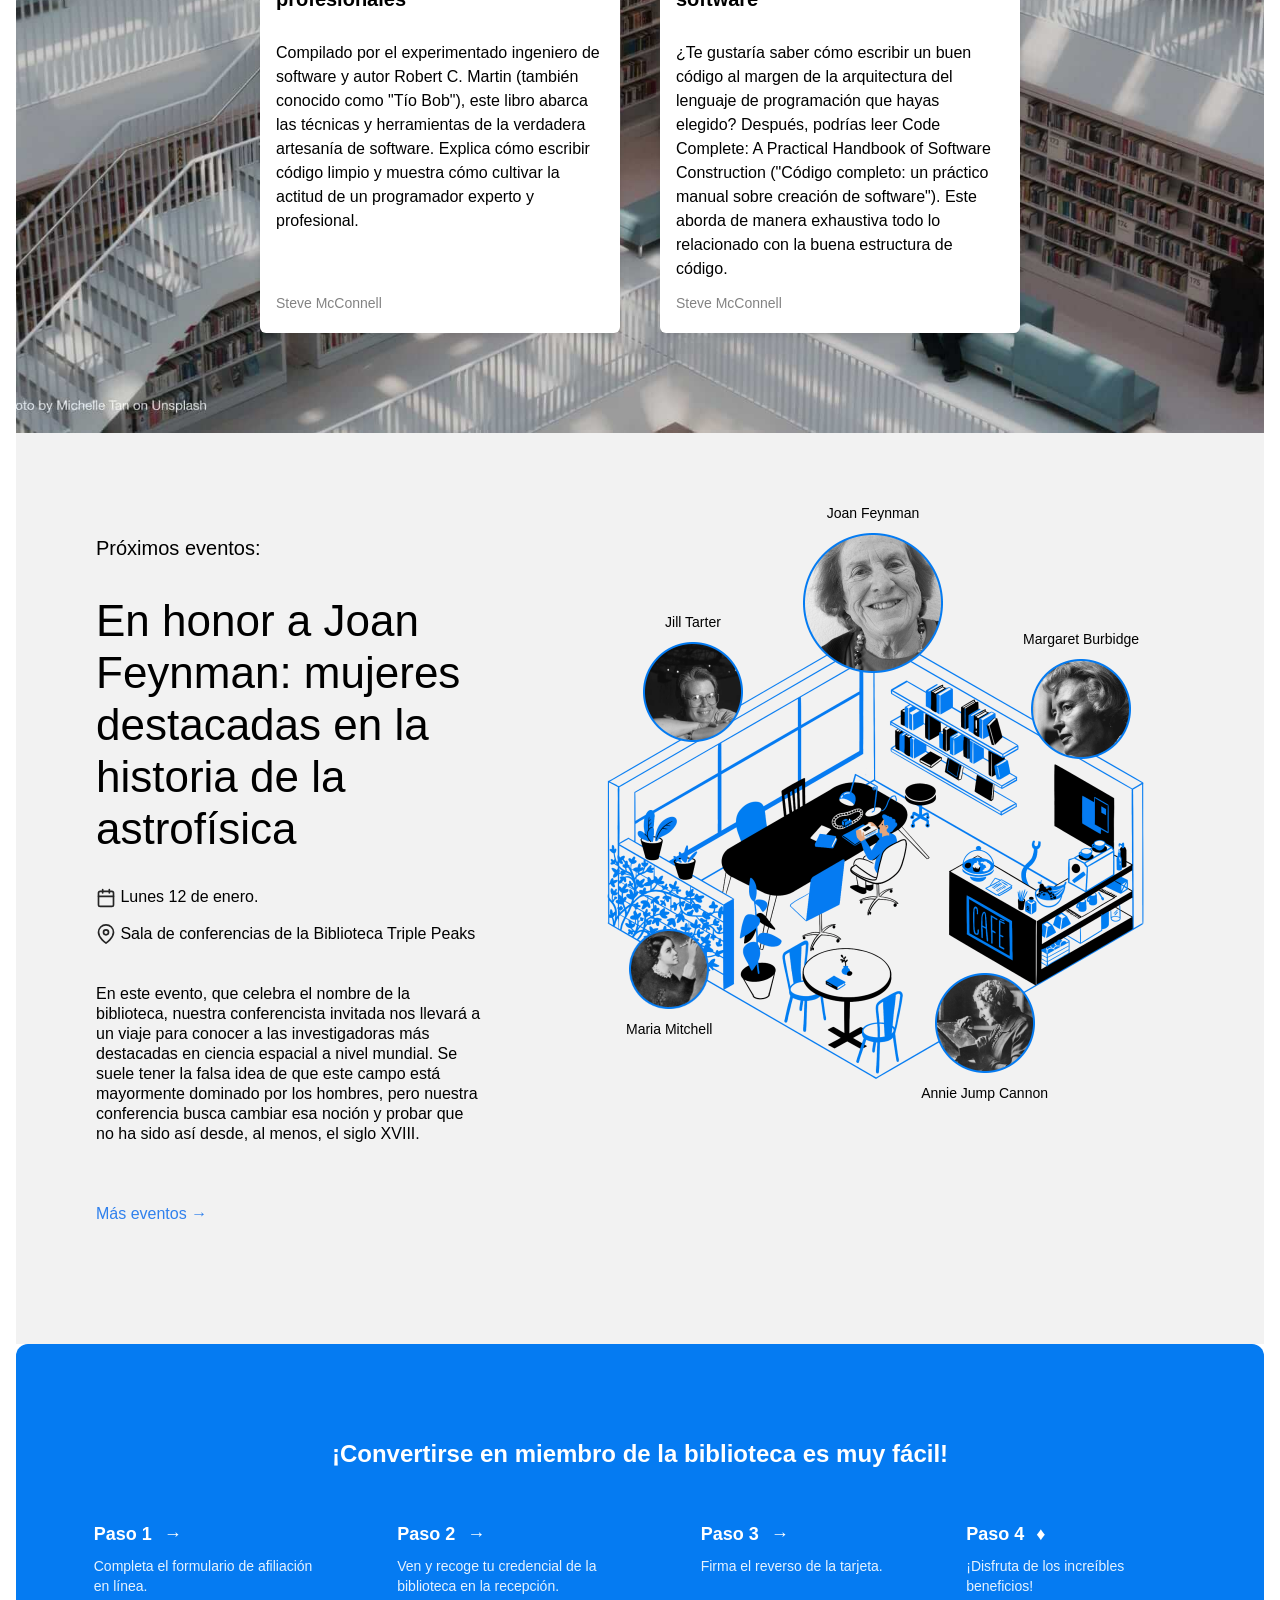
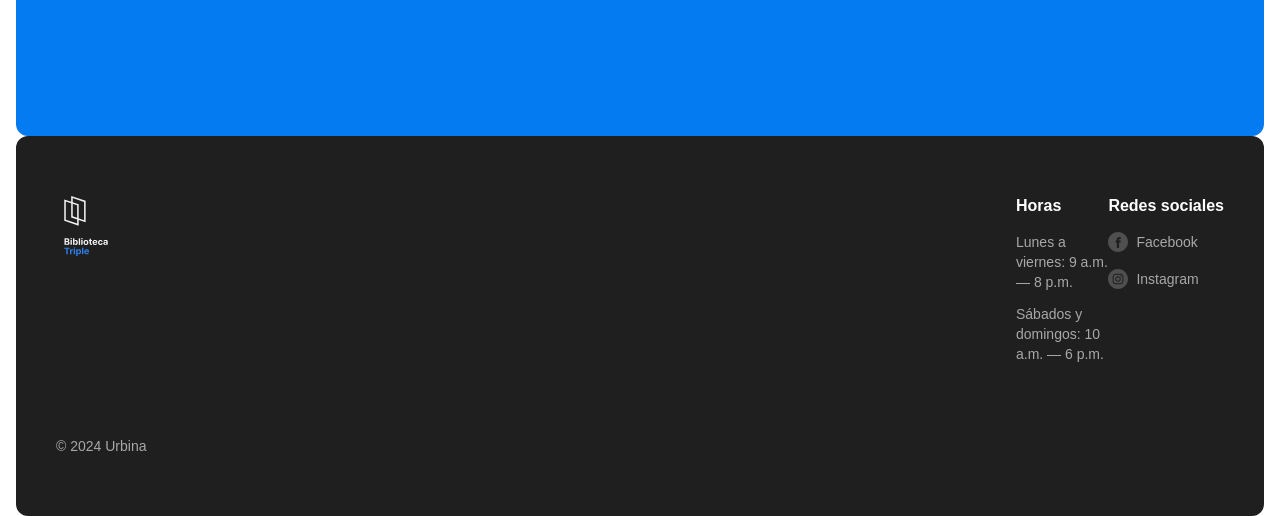
==== commit 9e560bfb: "Spt3/final13" ====
--- a/index.html
+++ b/index.html
@@ -42,8 +42,7 @@
               <a class="nav__link" href="#events">Eventos</a>
             </li>
             <li>
-              <a class="nav__link" href="#membership"
-                >Conviértete en miembro</a>
+              <a class="nav__link" href="#membership">Conviértete en miembro</a>
             </li>
             <li>
               <a class="nav__link" href="#footer">Contactos</a>
@@ -280,13 +279,12 @@
       </main>
       <footer class="footer" id="footer">
         <div class="footer__columns">
-          <div class="footer__column footer__column_content_hours">
+          <div class="footer__column footer__column_content_logo">
             <img
               src="./images/logo_white.svg"
               alt="Logo Triple Peaks"
               class="footer__logo"
             />
-            <p class="footer__column-heading">© 2024 Urbina</p>
           </div>
 
           <div class="footer__column footer__column_content_hours">
--- a/styles/style.css
+++ b/styles/style.css
@@ -425,7 +425,6 @@
   flex: 0 1 auto; /* tamaño basado en contenido */
   min-height: auto;
   text-align: left;
-
 }
 
 .step__title {
@@ -449,6 +448,7 @@
   font-size: 14px;
   line-height: 20px;
   color: rgba(255, 255, 255, 0.9);
+  max-width: 220px;
 }
 
 /* responsive: apilar y centrar en pantallas pequeñas */
@@ -474,11 +474,12 @@
 
 .footer__columns {
   display: flex;
-  justify-content:space-between;
+  justify-content: space-between;
   align-items: flex-start;
   max-width: 1600px;
   margin: 0 auto 40px;
   gap: 0px;
+  flex: 1;
 }
 .footer__column_content_logo {
   order: 0;
@@ -490,18 +491,22 @@
   flex-direction: column;
   align-items: flex-start;
   text-align: left;
+  margin-left: 900px;
 }
 
 .footer__column_content_social {
   flex: 0 0 auto;
+  flex-direction: column;
+  align-items: flex-end;
 }
 
 .footer__logo {
+  order: 0;
+  text-align: left;
   width: 60px;
   height: 60px;
   margin-bottom: 16px;
   display: block;
-  
 }
 
 .footer__column-heading {
@@ -545,12 +550,12 @@
 
 /* Modificadores BEM para cada red social (si necesitas estilos específicos) */
 .footer__social-icon--facebook {
-   background-image: url("../images/facebook_white.svg");
-   /* estilos específicos facebook si aplica */
+  background-image: url("../images/facebook_white.svg");
+  /* estilos específicos facebook si aplica */
 }
 .footer__social-icon--instagram {
-   background-image: url("../images/instagram_white.svg");
-   /* estilos específicos instagram si aplica */
+  background-image: url("../images/instagram_white.svg");
+  /* estilos específicos instagram si aplica */
 }
 
 .footer__copyright {
@@ -559,7 +564,7 @@
   color: #a8a8a8;
   margin: 0;
   padding-top: 20px;
-  border-top: 1px solid #333333;
+  border-top: none;
 }
 
 .footer__icon {
@@ -573,8 +578,6 @@
   margin-right: 8px;
 }
 
-
-
 /* Responsivo */
 @media (max-width: 768px) {
   .footer__columns {
